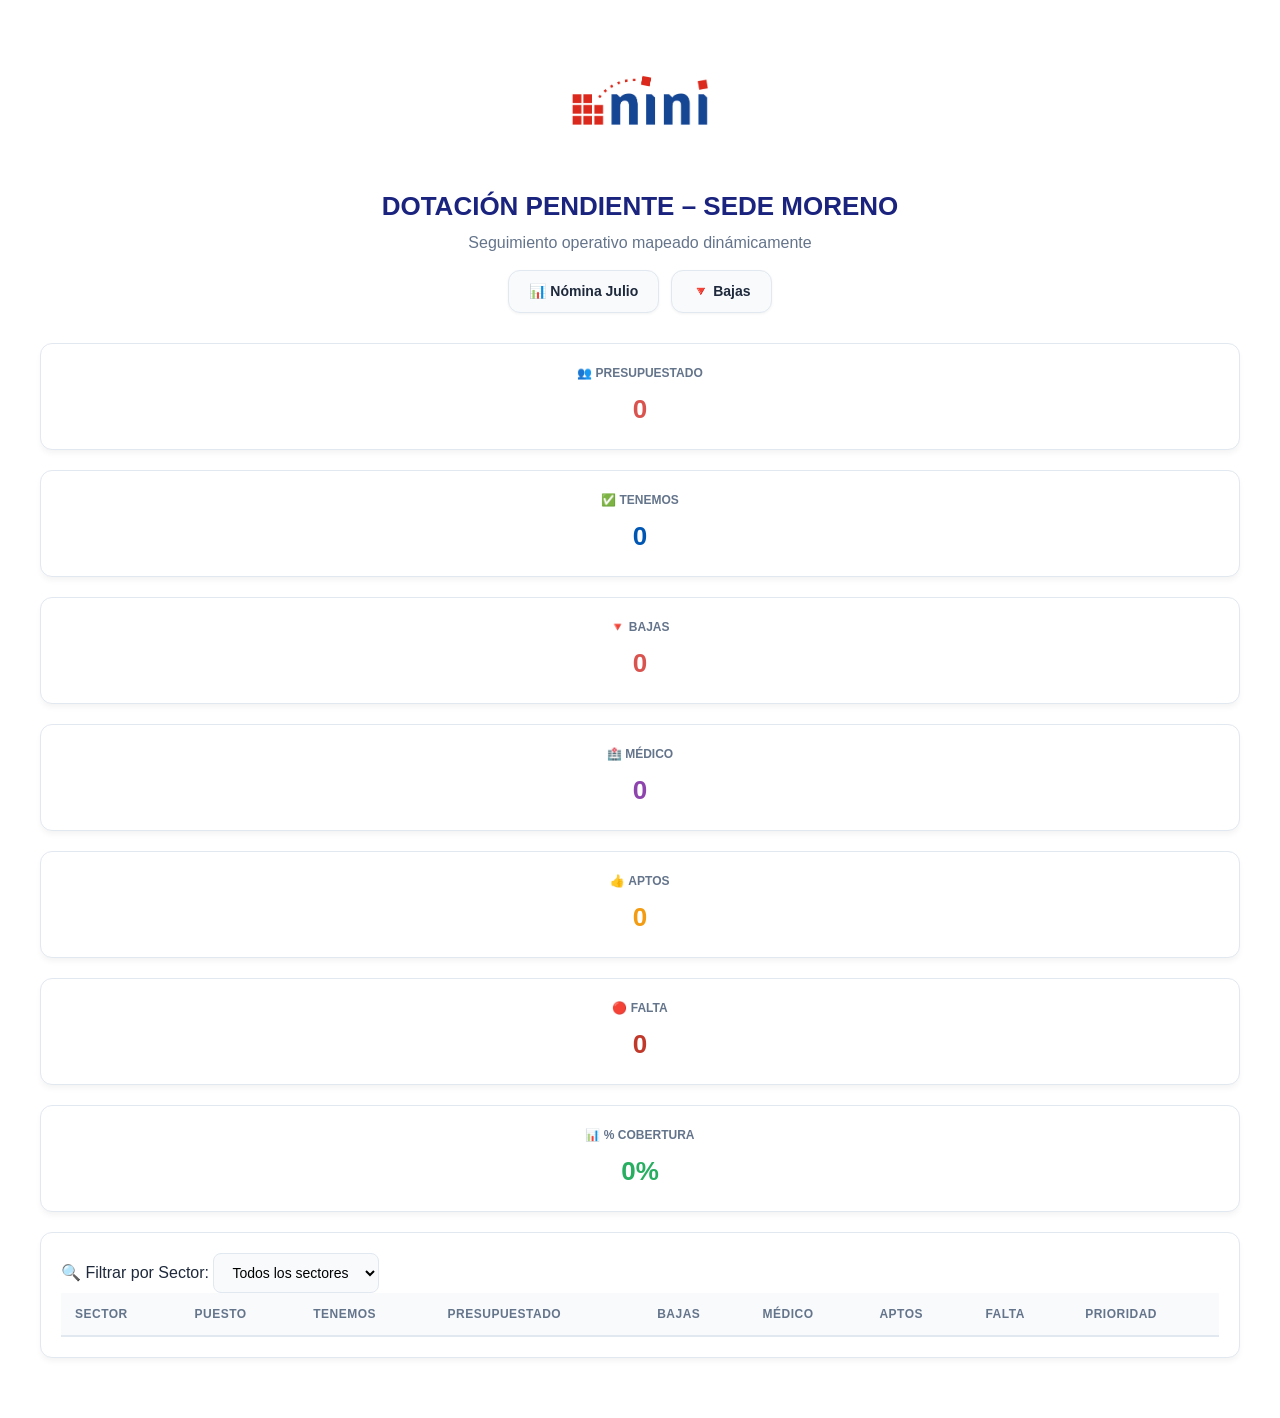
==== index.html @ aa2d6807 "Update index.html" ====
<!DOCTYPE html>
<html lang="es">
<head>
    <meta charset="UTF-8">
    <meta name="viewport" content="width=device-width, initial-scale=1.0">
    <title>Dotación Pendiente - Sede Moreno</title>
    <link rel="stylesheet" href="styles.css">
</head>
<body>

    <div class="header">
        <img src="logo.jpg" alt="Logo Nini" class="header-logo">
        <h1>DOTACIÓN PENDIENTE – SEDE MORENO</h1>
        <p>Seguimiento operativo mapeado dinámicamente</p>
        
        <div class="navigation-links">
            <a href="nomina-julio.html" class="btn-nav">📊 Nómina Julio</a>
            <a href="bajas.html" class="btn-nav">🔻 Bajas</a>
        </div>
    </div>

    <!-- Indicadores Generales -->
    <div class="metrics-grid">
        <div class="metric-card">
            <h4>👥 Presupuestado</h4>
            <div class="value" id="totalPresupuestado">0</div>
        </div>
        <div class="metric-card">
            <h4>✅ Tenemos</h4>
            <div class="value" id="totalTenemos" style="color: #0056b3;">0</div>
        </div>
        <div class="metric-card">
            <h4>🔻 Bajas</h4>
            <div class="value" id="totalBajas" style="color: #d9534f;">0</div>
        </div>
        <div class="metric-card">
            <h4>🏥 Médico</h4>
            <div class="value" id="totalMedico" style="color: #8e44ad;">0</div>
        </div>
        <div class="metric-card">
            <h4>👍 Aptos</h4>
            <div class="value" id="totalAptos" style="color: #f39c12;">0</div>
        </div>
        <div class="metric-card">
            <h4>🔴 Falta</h4>
            <div class="value" id="totalFalta" style="color: #c0392b;">0</div>
        </div>
        <div class="metric-card">
            <h4>📊 % Cobertura</h4>
            <div class="value" id="totalCobertura" style="color: #27ae60;">0%</div>
        </div>
    </div>

    <!-- Tabla con Filtro de Sectores -->
    <div class="table-container">
        <div class="filter-bar">
            <div class="filter-group">
                <label for="sectorFilter">🔍 Filtrar por Sector:</label>
                <select id="sectorFilter" onchange="filterTable()">
                    <option value="ALL">Todos los sectores</option>
                </select>
            </div>
        </div>

        <div class="table-wrapper">
            <table id="dataTable">
                <thead>
                    <tr>
                        <th>SECTOR</th>
                        <th>PUESTO</th>
                        <th>TENEMOS</th>
                        <th>PRESUPUESTADO</th>
                        <th>BAJAS</th>
                        <th>MÉDICO</th>
                        <th>APTOS</th>
                        <th>FALTA</th>
                        <th>PRIORIDAD</th>
                    </tr>
                </thead>
                <tbody id="tableBody">
                    <!-- Filas generadas dinámicamente -->
                </tbody>
            </table>
        </div>
    </div>

    <script>
        // Enlace directo en formato CSV con el ID específico de la solapa BUSQUEDAS
        const SHEET_CSV_URL = "https://docs.google.com/spreadsheets/d/e/2PACX-1vSdBqkbpAzCq6Lw_jPa_Up8HWXE9_ZfGehz55oNvoT-WVwrD_J8Yqw1_OotD55NAw/pub?gid=1030521285&single=true&output=csv";

        let dotacionParsed = [];

        async function fetchDriveData() {
            try {
                const response = await fetch(SHEET_CSV_URL);
                const csvText = await response.text();
                dotacionParsed = parseCSV(csvText);
                renderTable(dotacionParsed);
                populateSectorFilter(dotacionParsed);
                calcularMetricas(dotacionParsed);
            } catch (error) {
                console.error("Error al cargar los datos desde Google Drive:", error);
            }
        }

        function parseCSVLine(line) {
            const result = [];
            let current = '';
            let inQuotes = false;
            for (let i = 0; i < line.length; i++) {
                const char = line[i];
                if (char === '"') {
                    inQuotes = !inQuotes;
                } else if ((char === ',' || char === '\t') && !inQuotes) {
                    result.push(current.trim());
                    current = '';
                } else {
                    current += char;
                }
            }
            result.push(current.trim());
            return result;
        }

        function parseCSV(text) {
            const lines = text.trim().split('\n');
            const data = [];
            
            const startIndex = lines[0].toLowerCase().includes('sector') ? 1 : 0;

            for (let i = startIndex; i < lines.length; i++) {
                if (!lines[i].trim()) continue;
                const cols = parseCSVLine(lines[i]);
                if (cols.length >= 2) {
                    data.push({
                        sector: cols[0] ? cols[0].replace(/^"(.*)"$/, '$1') : '',
                        puesto: cols[1] ? cols[1].replace(/^"(.*)"$/, '$1') : '',
                        tenemos: parseInt(cols[2]) || 0,
                        presupuestado: parseInt(cols[3]) || 0,
                        bajas: parseInt(cols[5]) || 0,
                        medico: parseInt(cols[7]) || 0,
                        aptos: parseInt(cols[8]) || 0,
                        falta: parseInt(cols[9]) || 0,
                        prioridad: cols[11] ? cols[11].replace(/^"(.*)"$/, '$1') : 'Baja'
                    });
                }
            }
            return data.filter(item => item.sector !== '');
        }

        document.addEventListener('DOMContentLoaded', fetchDriveData);

        function renderTable(data) {
            const tbody = document.getElementById('tableBody');
            tbody.innerHTML = '';

            data.forEach(row => {
                const tr = document.createElement('tr');
                tr.setAttribute('data-sector', row.sector);

                let badgeClass = 'badge-baja';
                const prio = (row.prioridad || '').toLowerCase();
                if (prio === 'alta') badgeClass = 'badge-alta';
                if (prio === 'media') badgeClass = 'badge-media';

                tr.innerHTML = `
                    <td>${row.sector}</td>
                    <td>${row.puesto}</td>
                    <td>${row.tenemos}</td>
                    <td>${row.presupuestado}</td>
                    <td>${row.bajas}</td>
                    <td>${row.medico}</td>
                    <td>${row.aptos}</td>
                    <td>${row.falta}</td>
                    <td><span class="${badgeClass}">${row.prioridad || 'Baja'}</span></td>
                `;
                tbody.appendChild(tr);
            });
        }

        function populateSectorFilter(data) {
            const select = document.getElementById('sectorFilter');
            select.innerHTML = '<option value="ALL">Todos los sectores</option>';
            const sectores = new Set(data.map(item => item.sector));

            sectores.forEach(sec => {
                const option = document.createElement('option');
                option.value = sec;
                option.textContent = sec;
                select.appendChild(option);
            });
        }

        function calcularMetricas(data) {
            let tenemos = 0, presupuestado = 0, bajas = 0, medico = 0, aptos = 0, falta = 0;

            data.forEach(item => {
                tenemos += item.tenemos;
                presupuestado += item.presupuestado;
                bajas += item.bajas;
                medico += item.medico;
                aptos += item.aptos;
                falta += item.falta;
            });

            document.getElementById('totalTenemos').textContent = tenemos;
            document.getElementById('totalPresupuestado').textContent = presupuestado;
            document.getElementById('totalBajas').textContent = bajas;
            document.getElementById('totalMedico').textContent = medico;
            document.getElementById('totalAptos').textContent = aptos;
            document.getElementById('totalFalta').textContent = falta;

            const cobertura = presupuestado > 0 ? ((tenemos / presupuestado) * 100).toFixed(1) : 0;
            document.getElementById('totalCobertura').textContent = cobertura + '%';
        }

        function filterTable() {
            const filterValue = document.getElementById('sectorFilter').value;
            if (filterValue === 'ALL') {
                renderTable(dotacionParsed);
            } else {
                const filtered = dotacionParsed.filter(item => item.sector === filterValue);
                renderTable(filtered);
            }
        }
    </script>
</body>
</html>
---- styles.css ----
/* Variables Globales de Diseño */
:root {
    --primary: #1a237e;
    --primary-hover: #2b6cb0;
    --accent: #2563eb;
    --bg: #ffffff;
    --card-bg: #ffffff;
    --text: #1e293b;
    --text-muted: #64748b;
    --border: #e2e8f0;
    --shadow-sm: 0 1px 3px rgba(0, 0, 0, 0.05);
    --shadow-md: 0 4px 6px -1px rgba(0, 0, 0, 0.05);
    --radius: 12px;
}

* {
    box-sizing: border-box;
}

/* Fondo Blanco General para TODA la web */
html, body {
    background-color: var(--bg) !important;
    color: var(--text);
    font-family: -apple-system, BlinkMacSystemFont, "Segoe UI", Roboto, sans-serif;
    margin: 0;
    padding: 20px;
    line-height: 1.5;
}

/* Encabezado */
.header {
    text-align: center;
    margin-bottom: 30px;
}

.header-logo {
    max-width: 170px;
    height: auto;
    margin-bottom: 15px;
    display: inline-block;
}

.header h1 {
    color: var(--primary);
    margin: 5px 0;
    font-size: 26px;
    font-weight: 700;
}

.header p {
    color: var(--text-muted);
    margin: 0 0 15px 0;
}

/* Navegación Modernizada */
.navigation-links {
    display: flex;
    justify-content: center;
    gap: 12px;
    margin-bottom: 25px;
}

.btn-nav {
    display: inline-flex;
    align-items: center;
    gap: 8px;
    padding: 10px 20px;
    background-color: #f8fafc;
    color: var(--text);
    border: 1px solid var(--border);
    border-radius: var(--radius);
    text-decoration: none;
    font-weight: 600;
    font-size: 14px;
    box-shadow: var(--shadow-sm);
    transition: all 0.2s ease;
}

.btn-nav:hover {
    background-color: #f1f5f9;
    border-color: var(--primary);
    color: var(--primary);
    transform: translateY(-1px);
}

/* Tarjetas y Contenedores */
.metric-card, 
.task-summary-container, 
.table-container,
.stats-container > div {
    background: var(--card-bg);
    padding: 20px;
    border-radius: var(--radius);
    border: 1px solid var(--border);
    box-shadow: var(--shadow-md);
    margin-bottom: 20px;
}

/* Métricas */
.metric-card {
    text-align: center;
}

.metric-card h4 {
    margin: 0 0 8px 0;
    font-size: 12px;
    color: var(--text-muted);
    text-transform: uppercase;
}

.metric-card .value {
    font-size: 26px;
    font-weight: bold;
    color: #d9534f;
}

/* Tablas Limpias y Modernas */
table {
    width: 100%;
    border-collapse: separate;
    border-spacing: 0;
}

th {
    background-color: #f8fafc;
    color: var(--text-muted);
    font-weight: 600;
    font-size: 12px;
    text-transform: uppercase;
    letter-spacing: 0.5px;
    padding: 12px 14px;
    border-bottom: 2px solid var(--border);
    text-align: left;
}

td {
    padding: 12px 14px;
    font-size: 14px;
    border-bottom: 1px solid var(--border);
}

tr:hover td {
    background-color: #f8fafc;
}

/* Controles, Buscadores y Filtros */
select, input[type="text"], .search-input {
    padding: 10px 14px;
    border-radius: 8px;
    border: 1px solid var(--border);
    font-size: 14px;
    background-color: #f8fafc;
    outline: none;
    transition: all 0.2s ease;
}

select:focus, input[type="text"]:focus, .search-input:focus {
    background-color: #ffffff;
    border-color: var(--accent);
    box-shadow: 0 0 0 3px rgba(37, 99, 235, 0.12);
}

/* Tags de Tarea (Página Bajas) */
.task-tag {
    background-color: #f8fafc;
    border: 1px solid var(--border);
    padding: 6px 12px;
    border-radius: 20px;
    font-size: 13px;
    font-weight: 600;
    color: #334155;
    display: inline-flex;
    align-items: center;
    gap: 8px;
    cursor: pointer;
}

.task-tag.active {
    background-color: var(--primary);
    color: #ffffff;
}
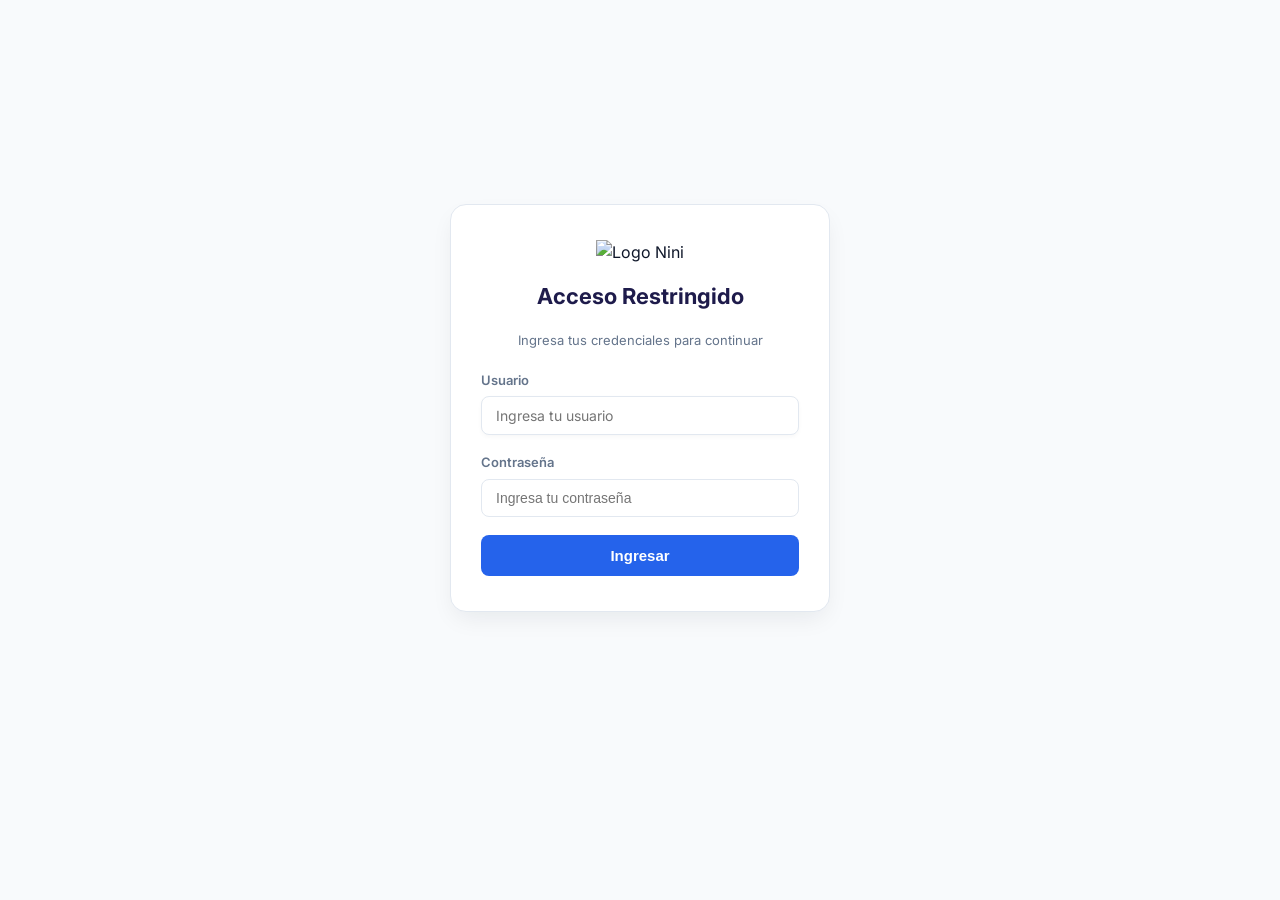
==== commit 2acc17a9: "Update index.html" ====
--- a/index.html
+++ b/index.html
@@ -1,3 +1,13 @@
+<head>
+    <script>
+        if (sessionStorage.getItem('authenticated') !== 'true') {
+            window.location.href = 'login.html';
+        }
+    </script>
+    <meta charset="UTF-8">
+    <meta name="viewport" content="width=device-width, initial-scale=1.0">
+    <title>Dotación Pendiente - Sede Moreno</title>
+    ...
 <!DOCTYPE html>
 <html lang="es">
 <head>
--- a/styles.css
+++ b/styles.css
@@ -1,124 +1,235 @@
-/* Variables Globales de Diseño */
+/* Importación de fuente moderna */
+@import url('https://fonts.googleapis.com/css2?family=Inter:wght@400;500;600;700&display=swap');
+
+/* Variables Globales de Diseño Moderno */
 :root {
-    --primary: #1a237e;
-    --primary-hover: #2b6cb0;
+    --primary: #1e1b4b;
+    --primary-hover: #312e81;
     --accent: #2563eb;
-    --bg: #ffffff;
+    --accent-glow: rgba(37, 99, 235, 0.25);
+    --bg: #f8fafc;
     --card-bg: #ffffff;
-    --text: #1e293b;
+    --text: #0f172a;
     --text-muted: #64748b;
     --border: #e2e8f0;
-    --shadow-sm: 0 1px 3px rgba(0, 0, 0, 0.05);
-    --shadow-md: 0 4px 6px -1px rgba(0, 0, 0, 0.05);
-    --radius: 12px;
+    
+    /* Sombras Modernas y Elevadas */
+    --shadow-sm: 0 2px 4px rgba(15, 23, 42, 0.03);
+    --shadow-md: 0 4px 12px rgba(15, 23, 42, 0.05);
+    --shadow-lg: 0 10px 25px -5px rgba(15, 23, 42, 0.08);
+    --shadow-hover: 0 12px 20px -3px rgba(37, 99, 235, 0.18);
+    
+    --radius-sm: 8px;
+    --radius-md: 12px;
+    --radius-lg: 16px;
 }
 
 * {
     box-sizing: border-box;
 }
 
-/* Fondo Blanco General para TODA la web */
+/* Scrollbar Personalizado Moderno */
+::-webkit-scrollbar {
+    width: 8px;
+    height: 8px;
+}
+::-webkit-scrollbar-track {
+    background: #f1f5f9;
+}
+::-webkit-scrollbar-thumb {
+    background: #cbd5e1;
+    border-radius: 4px;
+}
+::-webkit-scrollbar-thumb:hover {
+    background: #94a3b8;
+}
+
+/* Fondo y Tipografía General */
 html, body {
     background-color: var(--bg) !important;
     color: var(--text);
-    font-family: -apple-system, BlinkMacSystemFont, "Segoe UI", Roboto, sans-serif;
+    font-family: 'Inter', -apple-system, BlinkMacSystemFont, "Segoe UI", Roboto, sans-serif;
     margin: 0;
-    padding: 20px;
+    padding: 24px 16px;
     line-height: 1.5;
+    -webkit-font-smoothing: antialiased;
+}
+
+/* === ANIMACIONES DE ENTRADA === */
+@keyframes fadeInUp {
+    from {
+        opacity: 0;
+        transform: translateY(15px);
+    }
+    to {
+        opacity: 1;
+        transform: translateY(0);
+    }
+}
+
+.header, 
+.metrics-grid, 
+.task-summary-container, 
+.table-container, 
+.stats-container {
+    animation: fadeInUp 0.5s cubic-bezier(0.16, 1, 0.3, 1) forwards;
 }
 
 /* Encabezado */
 .header {
     text-align: center;
-    margin-bottom: 30px;
+    margin-bottom: 35px;
 }
 
 .header-logo {
-    max-width: 170px;
+    max-width: 160px;
     height: auto;
-    margin-bottom: 15px;
+    margin-bottom: 16px;
     display: inline-block;
+    transition: transform 0.3s ease;
+}
+
+.header-logo:hover {
+    transform: scale(1.03);
 }
 
 .header h1 {
     color: var(--primary);
-    margin: 5px 0;
-    font-size: 26px;
+    margin: 6px 0;
+    font-size: 28px;
     font-weight: 700;
+    letter-spacing: -0.02em;
 }
 
 .header p {
     color: var(--text-muted);
-    margin: 0 0 15px 0;
-}
-
-/* Navegación Modernizada */
+    margin: 0 0 20px 0;
+    font-size: 15px;
+    font-weight: 400;
+}
+
+/* Botones de Navegación Modernizados con Micro-interacción */
 .navigation-links {
     display: flex;
     justify-content: center;
     gap: 12px;
-    margin-bottom: 25px;
+    margin-bottom: 30px;
 }
 
 .btn-nav {
     display: inline-flex;
     align-items: center;
     gap: 8px;
-    padding: 10px 20px;
-    background-color: #f8fafc;
+    padding: 10px 22px;
+    background-color: var(--card-bg);
     color: var(--text);
     border: 1px solid var(--border);
-    border-radius: var(--radius);
+    border-radius: var(--radius-md);
     text-decoration: none;
     font-weight: 600;
     font-size: 14px;
     box-shadow: var(--shadow-sm);
-    transition: all 0.2s ease;
+    transition: all 0.25s cubic-bezier(0.4, 0, 0.2, 1);
+    position: relative;
+    overflow: hidden;
 }
 
 .btn-nav:hover {
-    background-color: #f1f5f9;
-    border-color: var(--primary);
-    color: var(--primary);
-    transform: translateY(-1px);
+    background-color: #ffffff;
+    border-color: var(--accent);
+    color: var(--accent);
+    transform: translateY(-2px);
+    box-shadow: var(--shadow-hover);
+}
+
+.btn-nav:active {
+    transform: translateY(0);
+}
+
+/* --- MÉTRICAS MODERNAS --- */
+.metrics-grid {
+    display: flex;
+    flex-wrap: nowrap;
+    justify-content: space-between;
+    gap: 12px;
+    max-width: 1200px;
+    margin: 0 auto 30px auto;
+    overflow-x: auto;
+    padding: 4px 4px 10px 4px;
+}
+
+.metric-card {
+    flex: 1;
+    min-width: 120px;
+    background: var(--card-bg);
+    padding: 16px 12px;
+    border-radius: var(--radius-md);
+    border: 1px solid var(--border);
+    box-shadow: var(--shadow-sm);
+    text-align: center;
+    display: flex;
+    flex-direction: column;
+    justify-content: center;
+    align-items: center;
+    transition: all 0.3s cubic-bezier(0.4, 0, 0.2, 1);
+}
+
+.metric-card:hover {
+    transform: translateY(-4px);
+    box-shadow: var(--shadow-lg);
+    border-color: #cbd5e1;
+}
+
+.metric-card h4 {
+    margin: 0 0 8px 0;
+    font-size: 11px;
+    font-weight: 600;
+    color: var(--text-muted);
+    text-transform: uppercase;
+    letter-spacing: 0.05em;
+    white-space: nowrap;
+}
+
+.metric-card .value {
+    font-size: 24px;
+    font-weight: 700;
+    line-height: 1.1;
+    letter-spacing: -0.02em;
+    transition: transform 0.2s ease;
+}
+
+.metric-card:hover .value {
+    transform: scale(1.05);
 }
 
 /* Tarjetas y Contenedores */
-.metric-card, 
 .task-summary-container, 
 .table-container,
 .stats-container > div {
     background: var(--card-bg);
-    padding: 20px;
-    border-radius: var(--radius);
+    padding: 24px;
+    border-radius: var(--radius-lg);
     border: 1px solid var(--border);
     box-shadow: var(--shadow-md);
-    margin-bottom: 20px;
-}
-
-/* Métricas */
-.metric-card {
-    text-align: center;
-}
-
-.metric-card h4 {
-    margin: 0 0 8px 0;
-    font-size: 12px;
-    color: var(--text-muted);
-    text-transform: uppercase;
-}
-
-.metric-card .value {
-    font-size: 26px;
-    font-weight: bold;
-    color: #d9534f;
-}
-
-/* Tablas Limpias y Modernas */
+    margin-bottom: 24px;
+    transition: box-shadow 0.3s ease;
+}
+
+.task-summary-container:hover, 
+.table-container:hover {
+    box-shadow: var(--shadow-lg);
+}
+
+/* Tablas Limpias, Resaltadas y Elegantes */
+.table-wrapper {
+    overflow-x: auto;
+    border-radius: var(--radius-md);
+    border: 1px solid var(--border);
+}
+
 table {
     width: 100%;
-    border-collapse: separate;
-    border-spacing: 0;
+    border-collapse: collapse;
 }
 
 th {
@@ -127,45 +238,66 @@
     font-weight: 600;
     font-size: 12px;
     text-transform: uppercase;
-    letter-spacing: 0.5px;
-    padding: 12px 14px;
-    border-bottom: 2px solid var(--border);
+    letter-spacing: 0.05em;
+    padding: 14px 16px;
+    border-bottom: 1px solid var(--border);
     text-align: left;
 }
 
 td {
-    padding: 12px 14px;
+    padding: 14px 16px;
     font-size: 14px;
+    color: var(--text);
     border-bottom: 1px solid var(--border);
+    transition: background-color 0.2s ease, transform 0.2s ease;
+}
+
+tr:last-child td {
+    border-bottom: none;
+}
+
+tr {
+    transition: background-color 0.2s ease;
 }
 
 tr:hover td {
-    background-color: #f8fafc;
-}
-
-/* Controles, Buscadores y Filtros */
+    background-color: #f1f5f9;
+}
+
+/* Controles, Buscadores y Selectores con Efecto Glow */
+.filter-bar, .search-container {
+    display: flex;
+    align-items: center;
+    gap: 16px;
+    margin-bottom: 20px;
+    flex-wrap: wrap;
+}
+
 select, input[type="text"], .search-input {
-    padding: 10px 14px;
-    border-radius: 8px;
+    padding: 10px 16px;
+    border-radius: var(--radius-sm);
     border: 1px solid var(--border);
     font-size: 14px;
-    background-color: #f8fafc;
+    font-family: inherit;
+    background-color: #ffffff;
+    color: var(--text);
+    box-shadow: var(--shadow-sm);
     outline: none;
-    transition: all 0.2s ease;
+    transition: all 0.25s ease;
 }
 
 select:focus, input[type="text"]:focus, .search-input:focus {
-    background-color: #ffffff;
     border-color: var(--accent);
-    box-shadow: 0 0 0 3px rgba(37, 99, 235, 0.12);
-}
-
-/* Tags de Tarea (Página Bajas) */
+    box-shadow: 0 0 0 4px var(--accent-glow);
+    transform: translateY(-1px);
+}
+
+/* Tags Interactivos de Tarea */
 .task-tag {
-    background-color: #f8fafc;
-    border: 1px solid var(--border);
-    padding: 6px 12px;
-    border-radius: 20px;
+    background-color: #f1f5f9;
+    border: 1px solid var(--border);
+    padding: 8px 16px;
+    border-radius: 9999px;
     font-size: 13px;
     font-weight: 600;
     color: #334155;
@@ -173,9 +305,20 @@
     align-items: center;
     gap: 8px;
     cursor: pointer;
+    transition: all 0.25s cubic-bezier(0.4, 0, 0.2, 1);
+    box-shadow: var(--shadow-sm);
+}
+
+.task-tag:hover {
+    background-color: #e2e8f0;
+    transform: translateY(-2px);
+    box-shadow: 0 4px 8px rgba(0, 0, 0, 0.06);
 }
 
 .task-tag.active {
     background-color: var(--primary);
     color: #ffffff;
-}
+    border-color: var(--primary);
+    box-shadow: 0 4px 14px rgba(30, 27, 75, 0.3);
+    transform: translateY(-1px);
+}
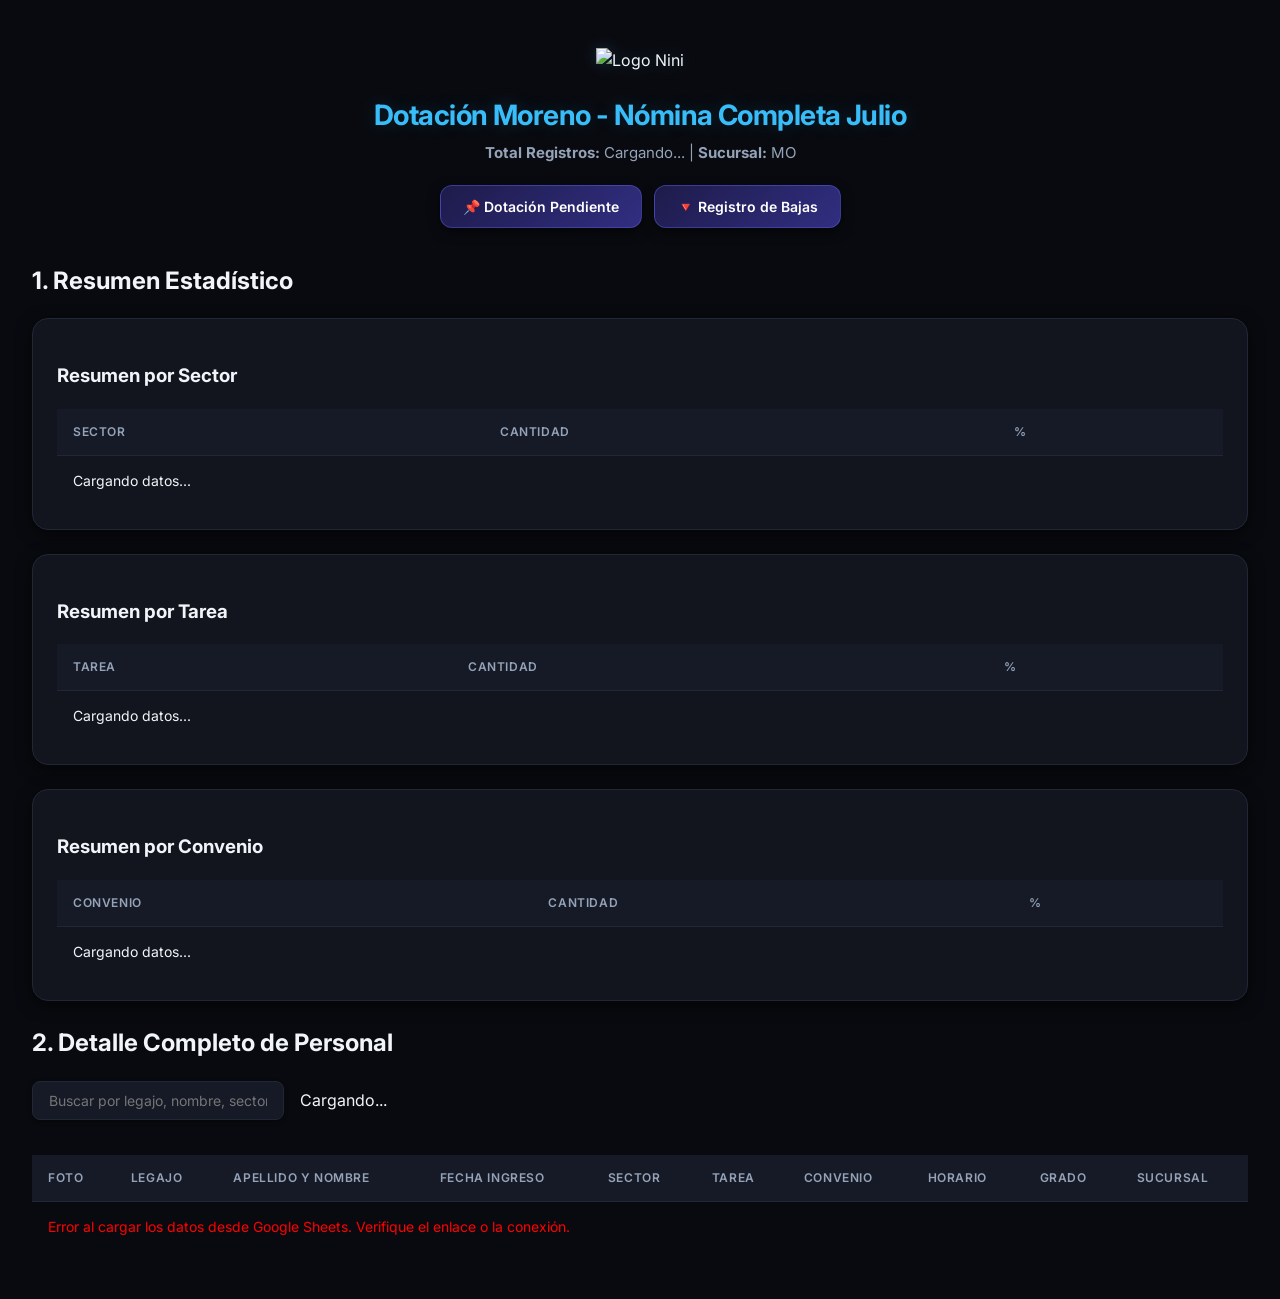
==== commit c91f7457: "Update index.html" ====
--- a/index.html
+++ b/index.html
@@ -1,238 +1,348 @@
-<head>
-    <script>
-        if (sessionStorage.getItem('authenticated') !== 'true') {
-            window.location.href = 'login.html';
-        }
-    </script>
-    <meta charset="UTF-8">
-    <meta name="viewport" content="width=device-width, initial-scale=1.0">
-    <title>Dotación Pendiente - Sede Moreno</title>
-    ...
 <!DOCTYPE html>
 <html lang="es">
 <head>
     <meta charset="UTF-8">
     <meta name="viewport" content="width=device-width, initial-scale=1.0">
-    <title>Dotación Pendiente - Sede Moreno</title>
+    <title>Nómina Julio - Dotación Moreno</title>
+    <!-- PapaParse CDN para procesar CSV de forma rápida y confiable -->
+    <script src="https://cdnjs.cloudflare.com/ajax/libs/PapaParse/5.4.1/papaparse.min.js"></script>
     <link rel="stylesheet" href="styles.css">
+    <style>
+        /* Estilos básicos para las miniaturas de las fotos en la tabla */
+        .foto-legajo-thumb {
+            width: 40px;
+            height: 40px;
+            border-radius: 50%;
+            object-fit: cover;
+            border: 1px solid #ccc;
+            display: block;
+            margin: 0 auto;
+        }
+
+        /* Estilos para los botones de filtrado por sector */
+        .sector-buttons-container {
+            margin: 15px 0;
+            display: flex;
+            gap: 8px;
+            flex-wrap: wrap;
+        }
+
+        .btn-sector {
+            padding: 8px 14px;
+            background-color: #f0f2f5;
+            border: 1px solid #cccccc;
+            border-radius: 6px;
+            cursor: pointer;
+            font-size: 13px;
+            font-weight: 500;
+            transition: background-color 0.2s ease, border-color 0.2s ease;
+        }
+
+        .btn-sector:hover {
+            background-color: #e4e6eb;
+            border-color: #bbbbbb;
+        }
+
+        .btn-sector.active {
+            background-color: #0d6efd;
+            color: #ffffff;
+            border-color: #0d6efd;
+        }
+    </style>
 </head>
 <body>
 
     <div class="header">
-        <img src="logo.jpg" alt="Logo Nini" class="header-logo">
-        <h1>DOTACIÓN PENDIENTE – SEDE MORENO</h1>
-        <p>Seguimiento operativo mapeado dinámicamente</p>
-        
+        <!-- Logo Nini cargado desde el repositorio -->
+        <img src="https://raw.githubusercontent.com/PabloAiello/Dotacion-Moreno/main/logo.jpg" alt="Logo Nini" class="header-logo">
+        <h1>Dotación Moreno - Nómina Completa Julio</h1>
+        <p><strong id="totalHeader">Total Registros:</strong> <span id="totalLegajosCount">Cargando...</span> | <strong>Sucursal:</strong> MO</p>
+
+        <!-- Botones de navegación -->
         <div class="navigation-links">
-            <a href="nomina-julio.html" class="btn-nav">📊 Nómina Julio</a>
-            <a href="bajas.html" class="btn-nav">🔻 Bajas</a>
+            <a href="index.html" class="btn-nav">📌 Dotación Pendiente</a>
+            <a href="bajas.html" class="btn-nav">🔻 Registro de Bajas</a>
         </div>
     </div>
 
-    <!-- Indicadores Generales -->
-    <div class="metrics-grid">
-        <div class="metric-card">
-            <h4>👥 Presupuestado</h4>
-            <div class="value" id="totalPresupuestado">0</div>
+    <h2>1. Resumen Estadístico</h2>
+    
+    <div class="stats-container">
+        <!-- Resumen Sector -->
+        <div>
+            <h3>Resumen por Sector</h3>
+            <table class="table-summary">
+                <thead>
+                    <tr><th>Sector</th><th class="text-right">Cantidad</th><th class="text-right">%</th></tr>
+                </thead>
+                <tbody id="summarySector">
+                    <tr><td colspan="3" class="loading">Cargando datos...</td></tr>
+                </tbody>
+            </table>
         </div>
-        <div class="metric-card">
-            <h4>✅ Tenemos</h4>
-            <div class="value" id="totalTenemos" style="color: #0056b3;">0</div>
+
+        <!-- Resumen Tarea -->
+        <div>
+            <h3>Resumen por Tarea</h3>
+            <table class="table-summary">
+                <thead>
+                    <tr><th>Tarea</th><th class="text-right">Cantidad</th><th class="text-right">%</th></tr>
+                </thead>
+                <tbody id="summaryTarea">
+                    <tr><td colspan="3" class="loading">Cargando datos...</td></tr>
+                </tbody>
+            </table>
         </div>
-        <div class="metric-card">
-            <h4>🔻 Bajas</h4>
-            <div class="value" id="totalBajas" style="color: #d9534f;">0</div>
-        </div>
-        <div class="metric-card">
-            <h4>🏥 Médico</h4>
-            <div class="value" id="totalMedico" style="color: #8e44ad;">0</div>
-        </div>
-        <div class="metric-card">
-            <h4>👍 Aptos</h4>
-            <div class="value" id="totalAptos" style="color: #f39c12;">0</div>
-        </div>
-        <div class="metric-card">
-            <h4>🔴 Falta</h4>
-            <div class="value" id="totalFalta" style="color: #c0392b;">0</div>
-        </div>
-        <div class="metric-card">
-            <h4>📊 % Cobertura</h4>
-            <div class="value" id="totalCobertura" style="color: #27ae60;">0%</div>
-        </div>
-    </div>
-
-    <!-- Tabla con Filtro de Sectores -->
-    <div class="table-container">
-        <div class="filter-bar">
-            <div class="filter-group">
-                <label for="sectorFilter">🔍 Filtrar por Sector:</label>
-                <select id="sectorFilter" onchange="filterTable()">
-                    <option value="ALL">Todos los sectores</option>
-                </select>
-            </div>
-        </div>
-
-        <div class="table-wrapper">
-            <table id="dataTable">
+
+        <!-- Resumen Convenio -->
+        <div>
+            <h3>Resumen por Convenio</h3>
+            <table class="table-summary">
                 <thead>
-                    <tr>
-                        <th>SECTOR</th>
-                        <th>PUESTO</th>
-                        <th>TENEMOS</th>
-                        <th>PRESUPUESTADO</th>
-                        <th>BAJAS</th>
-                        <th>MÉDICO</th>
-                        <th>APTOS</th>
-                        <th>FALTA</th>
-                        <th>PRIORIDAD</th>
-                    </tr>
+                    <tr><th>Convenio</th><th class="text-right">Cantidad</th><th class="text-right">%</th></tr>
                 </thead>
-                <tbody id="tableBody">
-                    <!-- Filas generadas dinámicamente -->
+                <tbody id="summaryConvenio">
+                    <tr><td colspan="3" class="loading">Cargando datos...</td></tr>
                 </tbody>
             </table>
         </div>
     </div>
 
+    <h2>2. Detalle Completo de Personal</h2>
+
+    <!-- Buscador Integrado -->
+    <div class="search-container">
+        <input type="text" id="searchInput" class="search-input" placeholder="Buscar por legajo, nombre, sector, tarea..." onkeyup="filtrarTabla()">
+        <span id="recordCount" class="counter">Cargando...</span>
+    </div>
+
+    <!-- Contenedor donde se generan automáticamente los botones de sectores -->
+    <div id="sectorButtons" class="sector-buttons-container"></div>
+
+    <table class="table-main" id="tablaLegajos">
+        <thead>
+            <tr>
+                <th>Foto</th>
+                <th>Legajo</th>
+                <th>Apellido y Nombre</th>
+                <th>Fecha Ingreso</th>
+                <th>Sector</th>
+                <th>Tarea</th>
+                <th>Convenio</th>
+                <th>Horario</th>
+                <th>Grado</th>
+                <th>Sucursal</th>
+            </tr>
+        </thead>
+        <tbody id="tablaCuerpo">
+            <tr><td colspan="10" class="loading">Cargando legajos desde Google Sheets...</td></tr>
+        </tbody>
+    </table>
+
     <script>
-        // Enlace directo en formato CSV con el ID específico de la solapa BUSQUEDAS
-        const SHEET_CSV_URL = "https://docs.google.com/spreadsheets/d/e/2PACX-1vSdBqkbpAzCq6Lw_jPa_Up8HWXE9_ZfGehz55oNvoT-WVwrD_J8Yqw1_OotD55NAw/pub?gid=1030521285&single=true&output=csv";
-
-        let dotacionParsed = [];
-
-        async function fetchDriveData() {
+        const CSV_URL = 'https://docs.google.com/spreadsheets/d/e/2PACX-1vSdBqkbpAzCq6Lw_jPa_Up8HWXE9_ZfGehz55oNvoT-WVwrD_J8Yqw1_OotD55NAw/pub?gid=2110390412&single=true&output=csv';
+
+        document.addEventListener("DOMContentLoaded", () => {
+            cargarDatosCSV();
+        });
+
+        async function cargarDatosCSV() {
             try {
-                const response = await fetch(SHEET_CSV_URL);
+                const response = await fetch(CSV_URL);
                 const csvText = await response.text();
-                dotacionParsed = parseCSV(csvText);
-                renderTable(dotacionParsed);
-                populateSectorFilter(dotacionParsed);
-                calcularMetricas(dotacionParsed);
+
+                Papa.parse(csvText, {
+                    header: true,
+                    skipEmptyLines: true,
+                    transformHeader: header => header.trim(),
+                    complete: function(results) {
+                        const data = results.data;
+                        renderizarTabla(data);
+                        generarResúmenes(data);
+                        generarBotonesSectores(data);
+                    }
+                });
             } catch (error) {
-                console.error("Error al cargar los datos desde Google Drive:", error);
+                console.error("Error al cargar el CSV:", error);
+                document.getElementById('tablaCuerpo').innerHTML = `<tr><td colspan="10" style="color:red;">Error al cargar los datos desde Google Sheets. Verifique el enlace o la conexión.</td></tr>`;
             }
         }
 
-        function parseCSVLine(line) {
-            const result = [];
-            let current = '';
-            let inQuotes = false;
-            for (let i = 0; i < line.length; i++) {
-                const char = line[i];
-                if (char === '"') {
-                    inQuotes = !inQuotes;
-                } else if ((char === ',' || char === '\t') && !inQuotes) {
-                    result.push(current.trim());
-                    current = '';
-                } else {
-                    current += char;
-                }
-            }
-            result.push(current.trim());
-            return result;
-        }
-
-        function parseCSV(text) {
-            const lines = text.trim().split('\n');
-            const data = [];
-            
-            const startIndex = lines[0].toLowerCase().includes('sector') ? 1 : 0;
-
-            for (let i = startIndex; i < lines.length; i++) {
-                if (!lines[i].trim()) continue;
-                const cols = parseCSVLine(lines[i]);
-                if (cols.length >= 2) {
-                    data.push({
-                        sector: cols[0] ? cols[0].replace(/^"(.*)"$/, '$1') : '',
-                        puesto: cols[1] ? cols[1].replace(/^"(.*)"$/, '$1') : '',
-                        tenemos: parseInt(cols[2]) || 0,
-                        presupuestado: parseInt(cols[3]) || 0,
-                        bajas: parseInt(cols[5]) || 0,
-                        medico: parseInt(cols[7]) || 0,
-                        aptos: parseInt(cols[8]) || 0,
-                        falta: parseInt(cols[9]) || 0,
-                        prioridad: cols[11] ? cols[11].replace(/^"(.*)"$/, '$1') : 'Baja'
-                    });
-                }
-            }
-            return data.filter(item => item.sector !== '');
-        }
-
-        document.addEventListener('DOMContentLoaded', fetchDriveData);
-
-        function renderTable(data) {
-            const tbody = document.getElementById('tableBody');
+        function renderizarTabla(data) {
+            const tbody = document.getElementById('tablaCuerpo');
             tbody.innerHTML = '';
 
             data.forEach(row => {
+                const legajoNum = row['Legajo'] || '';
+                
+                const fileId = row['Foto_ID'] || row['ID_Drive'] || row['Foto'] || '';
+                const fotoUrl = fileId 
+                    ? `https://lh3.googleusercontent.com/d/${fileId}` 
+                    : `https://raw.githubusercontent.com/PabloAiello/Dotacion-Moreno/main/logo.jpg`;
+
+                const fechaIngreso = row['Fecha Ingreso'] 
+                                  || row['Fecha de Ingreso'] 
+                                  || row['Ingreso'] 
+                                  || row['FECHA INGRESO'] 
+                                  || row['FECHA DE INGRESO'] 
+                                  || row['F. Ingreso'] 
+                                  || '';
+
                 const tr = document.createElement('tr');
-                tr.setAttribute('data-sector', row.sector);
-
-                let badgeClass = 'badge-baja';
-                const prio = (row.prioridad || '').toLowerCase();
-                if (prio === 'alta') badgeClass = 'badge-alta';
-                if (prio === 'media') badgeClass = 'badge-media';
-
                 tr.innerHTML = `
-                    <td>${row.sector}</td>
-                    <td>${row.puesto}</td>
-                    <td>${row.tenemos}</td>
-                    <td>${row.presupuestado}</td>
-                    <td>${row.bajas}</td>
-                    <td>${row.medico}</td>
-                    <td>${row.aptos}</td>
-                    <td>${row.falta}</td>
-                    <td><span class="${badgeClass}">${row.prioridad || 'Baja'}</span></td>
+                    <td style="text-align: center;">
+                        <img 
+                            src="${fotoUrl}" 
+                            alt="${legajoNum}" 
+                            class="foto-legajo-thumb"
+                            onerror="this.onerror=null; this.src='https://raw.githubusercontent.com/PabloAiello/Dotacion-Moreno/main/logo.jpg';"
+                        />
+                    </td>
+                    <td>${legajoNum}</td>
+                    <td>${row['Apellido y Nombre'] || row['Nombre'] || ''}</td>
+                    <td>${fechaIngreso}</td>
+                    <td>${row['Sector'] || ''}</td>
+                    <td>${row['Tarea'] || ''}</td>
+                    <td>${row['Convenio'] || ''}</td>
+                    <td>${row['Horario'] || ''}</td>
+                    <td>${row['Grado'] || ''}</td>
+                    <td>${row['Sucursal'] || 'MO'}</td>
                 `;
                 tbody.appendChild(tr);
             });
-        }
-
-        function populateSectorFilter(data) {
-            const select = document.getElementById('sectorFilter');
-            select.innerHTML = '<option value="ALL">Todos los sectores</option>';
-            const sectores = new Set(data.map(item => item.sector));
-
-            sectores.forEach(sec => {
-                const option = document.createElement('option');
-                option.value = sec;
-                option.textContent = sec;
-                select.appendChild(option);
+
+            const total = data.length;
+            document.getElementById('totalLegajosCount').textContent = `${total} Legajos`;
+            document.getElementById('recordCount').textContent = `Mostrando ${total} de ${total} legajos`;
+        }
+
+        function generarResúmenes(data) {
+            const total = data.length;
+
+            const contarPorColumna = (columna) => {
+                const conteo = {};
+                data.forEach(row => {
+                    const valor = (row[columna] || 'SIN ESPECIFICAR').trim();
+                    conteo[valor] = (conteo[valor] || 0) + 1;
+                });
+                return conteo;
+            };
+
+            renderizarTablaResumen('summarySector', contarPorColumna('Sector'), total);
+            renderizarTablaResumen('summaryTarea', contarPorColumna('Tarea'), total);
+            renderizarTablaResumen('summaryConvenio', contarPorColumna('Convenio'), total);
+        }
+
+        function renderizarTablaResumen(containerId, conteoObj, total) {
+            const container = document.getElementById(containerId);
+            container.innerHTML = '';
+
+            const entradasOrdenadas = Object.entries(conteoObj).sort((a, b) => b[1] - a[1]);
+
+            entradasOrdenadas.forEach(([clave, cantidad]) => {
+                const porcentaje = ((cantidad / total) * 100).toFixed(1);
+                const tr = document.createElement('tr');
+                tr.innerHTML = `
+                    <td>${clave}</td>
+                    <td class="text-right">${cantidad}</td>
+                    <td class="text-right">${porcentaje}%</td>
+                `;
+                container.appendChild(tr);
             });
-        }
-
-        function calcularMetricas(data) {
-            let tenemos = 0, presupuestado = 0, bajas = 0, medico = 0, aptos = 0, falta = 0;
-
-            data.forEach(item => {
-                tenemos += item.tenemos;
-                presupuestado += item.presupuestado;
-                bajas += item.bajas;
-                medico += item.medico;
-                aptos += item.aptos;
-                falta += item.falta;
+
+            const totalRow = document.createElement('tr');
+            totalRow.className = 'total-row';
+            totalRow.innerHTML = `
+                <td>TOTAL</td>
+                <td class="text-right">${total}</td>
+                <td class="text-right">100.0%</td>
+            `;
+            container.appendChild(totalRow);
+        }
+
+        // Genera botones dinámicamente según los sectores detectados en la plantilla
+        function generarBotonesSectores(data) {
+            const sectores = [...new Set(data.map(item => (item['Sector'] || 'SIN ESPECIFICAR').trim()))].sort();
+            const contenedor = document.getElementById('sectorButtons');
+            if (!contenedor) return;
+
+            contenedor.innerHTML = '';
+
+            // Botón para restaurar la vista completa
+            const btnTodos = document.createElement('button');
+            btnTodos.className = 'btn-sector active';
+            btnTodos.textContent = 'Todos los sectores';
+            btnTodos.onclick = () => filtrarPorSector('TODOS', btnTodos);
+            contenedor.appendChild(btnTodos);
+
+            sectores.forEach(sector => {
+                const btn = document.createElement('button');
+                btn.className = 'btn-sector';
+                btn.textContent = sector;
+                btn.onclick = () => filtrarPorSector(sector, btn);
+                contenedor.appendChild(btn);
             });
-
-            document.getElementById('totalTenemos').textContent = tenemos;
-            document.getElementById('totalPresupuestado').textContent = presupuestado;
-            document.getElementById('totalBajas').textContent = bajas;
-            document.getElementById('totalMedico').textContent = medico;
-            document.getElementById('totalAptos').textContent = aptos;
-            document.getElementById('totalFalta').textContent = falta;
-
-            const cobertura = presupuestado > 0 ? ((tenemos / presupuestado) * 100).toFixed(1) : 0;
-            document.getElementById('totalCobertura').textContent = cobertura + '%';
-        }
-
-        function filterTable() {
-            const filterValue = document.getElementById('sectorFilter').value;
-            if (filterValue === 'ALL') {
-                renderTable(dotacionParsed);
-            } else {
-                const filtered = dotacionParsed.filter(item => item.sector === filterValue);
-                renderTable(filtered);
+        }
+
+        // Filtra las filas de la tabla por sector
+        function filtrarPorSector(sectorNombre, btnSeleccionado) {
+            document.getElementById('searchInput').value = ''; // Limpia el cuadro de texto
+            
+            // Marca de manera visual el botón presionado
+            const botones = document.querySelectorAll('.btn-sector');
+            botones.forEach(b => b.classList.remove('active'));
+            if (btnSeleccionado) btnSeleccionado.classList.add('active');
+
+            const table = document.getElementById('tablaLegajos');
+            const tr = table.getElementsByTagName('tr');
+            const counter = document.getElementById('recordCount');
+            let visibleCount = 0;
+            const totalCount = tr.length - 1;
+
+            for (let i = 1; i < tr.length; i++) {
+                // Índice 4 es la celda de 'Sector' (0: Foto, 1: Legajo, 2: Apellido, 3: Fecha, 4: Sector)
+                const celdaSector = tr[i].getElementsByTagName('td')[4];
+                if (celdaSector) {
+                    const textoSector = (celdaSector.textContent || celdaSector.innerText).trim().toLowerCase();
+                    if (sectorNombre === 'TODOS' || textoSector === sectorNombre.toLowerCase()) {
+                        tr[i].style.display = "";
+                        visibleCount++;
+                    } else {
+                        tr[i].style.display = "none";
+                    }
+                }
             }
+
+            counter.textContent = `Mostrando ${visibleCount} de ${totalCount} legajos`;
+        }
+
+        function filtrarTabla() {
+            // Remueve el resaltado de botones si se usa la búsqueda manual por texto
+            const botones = document.querySelectorAll('.btn-sector');
+            botones.forEach(b => b.classList.remove('active'));
+
+            const input = document.getElementById('searchInput');
+            const filter = input.value.toLowerCase();
+            const table = document.getElementById('tablaLegajos');
+            const tr = table.getElementsByTagName('tr');
+            const counter = document.getElementById('recordCount');
+            
+            let visibleCount = 0;
+            const totalCount = tr.length - 1;
+
+            for (let i = 1; i < tr.length; i++) {
+                const rowText = tr[i].textContent || tr[i].innerText;
+                if (rowText.toLowerCase().indexOf(filter) > -1) {
+                    tr[i].style.display = "";
+                    visibleCount++;
+                } else {
+                    tr[i].style.display = "none";
+                }
+            }
+
+            counter.textContent = `Mostrando ${visibleCount} de ${totalCount} legajos`;
         }
     </script>
+
 </body>
 </html>
--- a/styles.css
+++ b/styles.css
@@ -1,23 +1,27 @@
 /* Importación de fuente moderna */
 @import url('https://fonts.googleapis.com/css2?family=Inter:wght@400;500;600;700&display=swap');
 
-/* Variables Globales de Diseño Moderno */
+/* Variables Globales de Diseño Moderno (Tema Oscuro & Neón) */
 :root {
-    --primary: #1e1b4b;
-    --primary-hover: #312e81;
-    --accent: #2563eb;
-    --accent-glow: rgba(37, 99, 235, 0.25);
-    --bg: #f8fafc;
-    --card-bg: #ffffff;
-    --text: #0f172a;
-    --text-muted: #64748b;
-    --border: #e2e8f0;
+    --primary: #38bdf8;          /* Azul cian para títulos y destacados principales */
+    --primary-hover: #0ea5e9;
+    --accent: #6366f1;           /* Índigo violáceo de acento */
+    --accent-glow: rgba(99, 102, 241, 0.35);
+    --neon-cyan: #00f2fe;        /* Destellos neón */
     
-    /* Sombras Modernas y Elevadas */
-    --shadow-sm: 0 2px 4px rgba(15, 23, 42, 0.03);
-    --shadow-md: 0 4px 12px rgba(15, 23, 42, 0.05);
-    --shadow-lg: 0 10px 25px -5px rgba(15, 23, 42, 0.08);
-    --shadow-hover: 0 12px 20px -3px rgba(37, 99, 235, 0.18);
+    --bg: #090a0f;               /* Fondo negro profundo para todas las páginas */
+    --card-bg: #12151e;          /* Tarjetas y contenedores oscuros */
+    --card-bg-hover: #181c28;
+    
+    --text: #f1f5f9;             /* Texto principal en blanco suave */
+    --text-muted: #94a3b8;       /* Texto secundario gris claro */
+    --border: #222736;           /* Bordes sutiles oscuros */
+    
+    /* Sombras Elevadas Oscuras y Efectos Glow */
+    --shadow-sm: 0 2px 4px rgba(0, 0, 0, 0.4);
+    --shadow-md: 0 4px 16px rgba(0, 0, 0, 0.6);
+    --shadow-lg: 0 10px 30px rgba(0, 0, 0, 0.8);
+    --shadow-hover: 0 10px 25px rgba(99, 102, 241, 0.35);
     
     --radius-sm: 8px;
     --radius-md: 12px;
@@ -28,23 +32,23 @@
     box-sizing: border-box;
 }
 
-/* Scrollbar Personalizado Moderno */
+/* Scrollbar Personalizado en Tema Oscuro */
 ::-webkit-scrollbar {
     width: 8px;
     height: 8px;
 }
 ::-webkit-scrollbar-track {
-    background: #f1f5f9;
+    background: #090a0f;
 }
 ::-webkit-scrollbar-thumb {
-    background: #cbd5e1;
+    background: #222736;
     border-radius: 4px;
 }
 ::-webkit-scrollbar-thumb:hover {
-    background: #94a3b8;
-}
-
-/* Fondo y Tipografía General */
+    background: #38bdf8;
+}
+
+/* Fondo Negro y Tipografía General */
 html, body {
     background-color: var(--bg) !important;
     color: var(--text);
@@ -86,11 +90,13 @@
     height: auto;
     margin-bottom: 16px;
     display: inline-block;
-    transition: transform 0.3s ease;
+    transition: transform 0.3s ease, filter 0.3s ease;
+    filter: drop-shadow(0 0 8px rgba(56, 189, 248, 0.2));
 }
 
 .header-logo:hover {
-    transform: scale(1.03);
+    transform: scale(1.04);
+    filter: drop-shadow(0 0 12px rgba(56, 189, 248, 0.4));
 }
 
 .header h1 {
@@ -99,6 +105,7 @@
     font-size: 28px;
     font-weight: 700;
     letter-spacing: -0.02em;
+    text-shadow: 0 0 20px rgba(56, 189, 248, 0.2);
 }
 
 .header p {
@@ -108,7 +115,7 @@
     font-weight: 400;
 }
 
-/* Botones de Navegación Modernizados con Micro-interacción */
+/* Botones de Navegación y Generales (Animación Avanzada y Brillo) */
 .navigation-links {
     display: flex;
     justify-content: center;
@@ -116,34 +123,60 @@
     margin-bottom: 30px;
 }
 
-.btn-nav {
+.btn-nav, button, .btn, input[type="submit"] {
     display: inline-flex;
     align-items: center;
+    justify-content: center;
     gap: 8px;
     padding: 10px 22px;
-    background-color: var(--card-bg);
-    color: var(--text);
-    border: 1px solid var(--border);
+    background: linear-gradient(135deg, #1e1b4b, #312e81);
+    color: #ffffff;
+    border: 1px solid rgba(99, 102, 241, 0.4);
     border-radius: var(--radius-md);
     text-decoration: none;
     font-weight: 600;
     font-size: 14px;
-    box-shadow: var(--shadow-sm);
-    transition: all 0.25s cubic-bezier(0.4, 0, 0.2, 1);
+    box-shadow: 0 4px 12px rgba(0, 0, 0, 0.5);
+    transition: all 0.3s cubic-bezier(0.4, 0, 0.2, 1);
     position: relative;
     overflow: hidden;
-}
-
-.btn-nav:hover {
-    background-color: #ffffff;
-    border-color: var(--accent);
-    color: var(--accent);
-    transform: translateY(-2px);
+    cursor: pointer;
+}
+
+/* Efecto de destello (Shine Effect) en los botones */
+.btn-nav::before, button::before, .btn::before, input[type="submit"]::before {
+    content: '';
+    position: absolute;
+    top: 0;
+    left: -100%;
+    width: 100%;
+    height: 100%;
+    background: linear-gradient(
+        90deg,
+        transparent,
+        rgba(255, 255, 255, 0.25),
+        transparent
+    );
+    transition: left 0.6s ease;
+}
+
+/* Hover de Botones */
+.btn-nav:hover, button:hover, .btn:hover, input[type="submit"]:hover {
+    background: linear-gradient(135deg, var(--accent), #4338ca);
+    border-color: var(--neon-cyan);
+    color: #ffffff;
+    transform: translateY(-3px) scale(1.02);
     box-shadow: var(--shadow-hover);
 }
 
-.btn-nav:active {
-    transform: translateY(0);
+.btn-nav:hover::before, button:hover::before, .btn:hover::before, input[type="submit"]:hover::before {
+    left: 100%;
+}
+
+/* Active / Click en Botones */
+.btn-nav:active, button:active, .btn:active, input[type="submit"]:active {
+    transform: translateY(-1px) scale(0.98);
+    box-shadow: 0 2px 8px rgba(99, 102, 241, 0.4);
 }
 
 /* --- MÉTRICAS MODERNAS --- */
@@ -176,8 +209,9 @@
 
 .metric-card:hover {
     transform: translateY(-4px);
+    background: var(--card-bg-hover);
     box-shadow: var(--shadow-lg);
-    border-color: #cbd5e1;
+    border-color: var(--accent);
 }
 
 .metric-card h4 {
@@ -193,16 +227,18 @@
 .metric-card .value {
     font-size: 24px;
     font-weight: 700;
+    color: var(--primary);
     line-height: 1.1;
     letter-spacing: -0.02em;
-    transition: transform 0.2s ease;
+    transition: transform 0.2s ease, color 0.2s ease;
 }
 
 .metric-card:hover .value {
-    transform: scale(1.05);
-}
-
-/* Tarjetas y Contenedores */
+    transform: scale(1.08);
+    color: var(--neon-cyan);
+}
+
+/* Tarjetas y Contenedores Oscuros */
 .task-summary-container, 
 .table-container,
 .stats-container > div {
@@ -212,15 +248,16 @@
     border: 1px solid var(--border);
     box-shadow: var(--shadow-md);
     margin-bottom: 24px;
-    transition: box-shadow 0.3s ease;
+    transition: all 0.3s ease;
 }
 
 .task-summary-container:hover, 
 .table-container:hover {
     box-shadow: var(--shadow-lg);
-}
-
-/* Tablas Limpias, Resaltadas y Elegantes */
+    border-color: rgba(99, 102, 241, 0.3);
+}
+
+/* Tablas en Tema Oscuro */
 .table-wrapper {
     overflow-x: auto;
     border-radius: var(--radius-md);
@@ -233,7 +270,7 @@
 }
 
 th {
-    background-color: #f8fafc;
+    background-color: #161a26;
     color: var(--text-muted);
     font-weight: 600;
     font-size: 12px;
@@ -249,7 +286,7 @@
     font-size: 14px;
     color: var(--text);
     border-bottom: 1px solid var(--border);
-    transition: background-color 0.2s ease, transform 0.2s ease;
+    transition: background-color 0.2s ease;
 }
 
 tr:last-child td {
@@ -261,10 +298,11 @@
 }
 
 tr:hover td {
-    background-color: #f1f5f9;
-}
-
-/* Controles, Buscadores y Selectores con Efecto Glow */
+    background-color: #1a1f2e;
+    color: #ffffff;
+}
+
+/* Controles, Buscadores e Inputs Oscuros */
 .filter-bar, .search-container {
     display: flex;
     align-items: center;
@@ -279,7 +317,7 @@
     border: 1px solid var(--border);
     font-size: 14px;
     font-family: inherit;
-    background-color: #ffffff;
+    background-color: #161a26;
     color: var(--text);
     box-shadow: var(--shadow-sm);
     outline: none;
@@ -290,17 +328,18 @@
     border-color: var(--accent);
     box-shadow: 0 0 0 4px var(--accent-glow);
     transform: translateY(-1px);
-}
-
-/* Tags Interactivos de Tarea */
+    background-color: #1c2132;
+}
+
+/* Tags Interactivos de Tarea en Tema Oscuro */
 .task-tag {
-    background-color: #f1f5f9;
+    background-color: #161a26;
     border: 1px solid var(--border);
     padding: 8px 16px;
     border-radius: 9999px;
     font-size: 13px;
     font-weight: 600;
-    color: #334155;
+    color: var(--text-muted);
     display: inline-flex;
     align-items: center;
     gap: 8px;
@@ -310,15 +349,17 @@
 }
 
 .task-tag:hover {
-    background-color: #e2e8f0;
+    background-color: #1f2536;
+    color: var(--text);
+    border-color: var(--accent);
     transform: translateY(-2px);
-    box-shadow: 0 4px 8px rgba(0, 0, 0, 0.06);
+    box-shadow: 0 4px 12px rgba(0, 0, 0, 0.4);
 }
 
 .task-tag.active {
-    background-color: var(--primary);
+    background: linear-gradient(135deg, var(--accent), #4338ca);
     color: #ffffff;
-    border-color: var(--primary);
-    box-shadow: 0 4px 14px rgba(30, 27, 75, 0.3);
+    border-color: var(--accent);
+    box-shadow: 0 4px 14px rgba(99, 102, 241, 0.4);
     transform: translateY(-1px);
 }
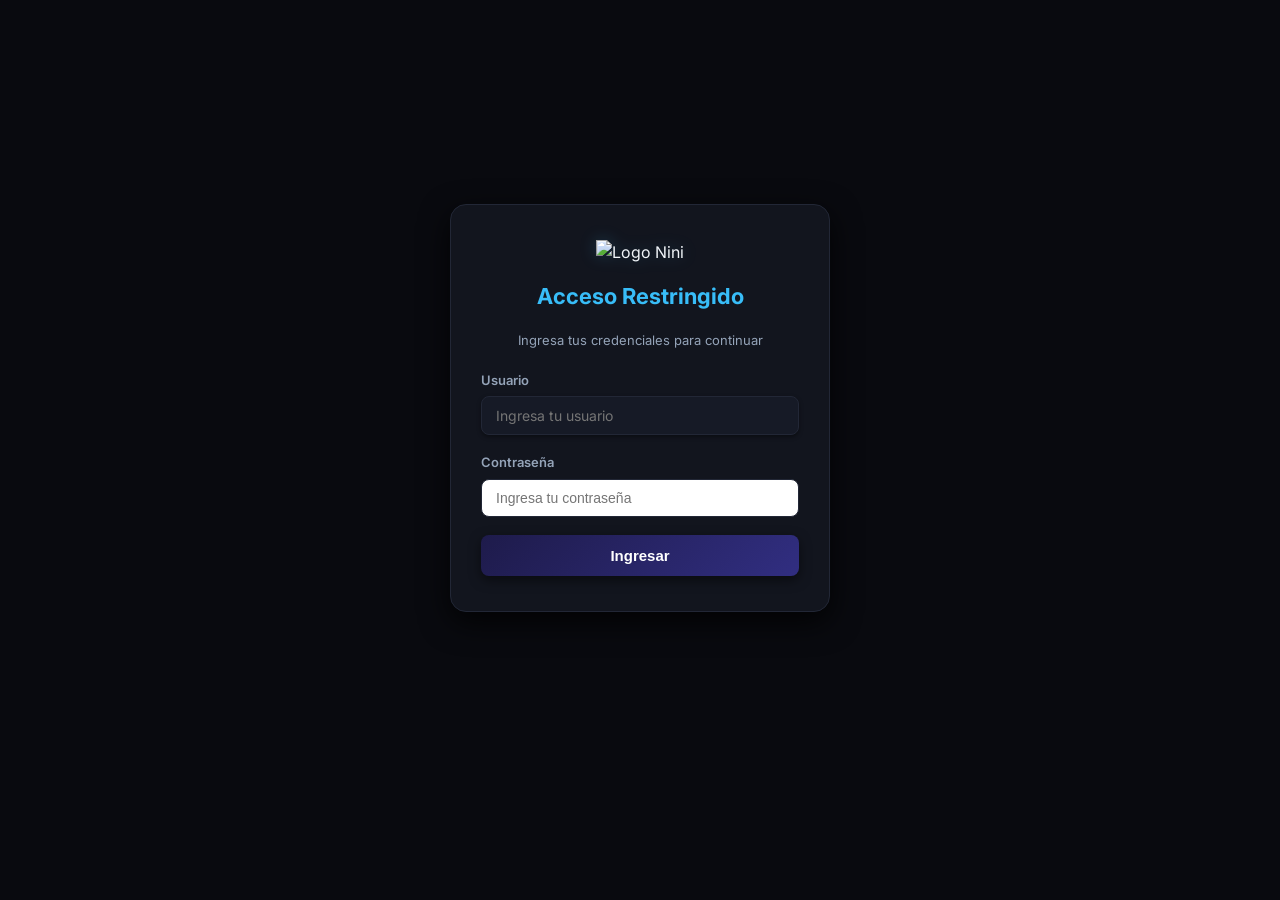
==== commit e99f8753: "Update index.html" ====
--- a/index.html
+++ b/index.html
@@ -1,348 +1,238 @@
+<head>
+    <script>
+        if (sessionStorage.getItem('authenticated') !== 'true') {
+            window.location.href = 'login.html';
+        }
+    </script>
+    <meta charset="UTF-8">
+    <meta name="viewport" content="width=device-width, initial-scale=1.0">
+    <title>Dotación Pendiente - Sede Moreno</title>
+    ...
 <!DOCTYPE html>
 <html lang="es">
 <head>
     <meta charset="UTF-8">
     <meta name="viewport" content="width=device-width, initial-scale=1.0">
-    <title>Nómina Julio - Dotación Moreno</title>
-    <!-- PapaParse CDN para procesar CSV de forma rápida y confiable -->
-    <script src="https://cdnjs.cloudflare.com/ajax/libs/PapaParse/5.4.1/papaparse.min.js"></script>
+    <title>Dotación Pendiente - Sede Moreno</title>
     <link rel="stylesheet" href="styles.css">
-    <style>
-        /* Estilos básicos para las miniaturas de las fotos en la tabla */
-        .foto-legajo-thumb {
-            width: 40px;
-            height: 40px;
-            border-radius: 50%;
-            object-fit: cover;
-            border: 1px solid #ccc;
-            display: block;
-            margin: 0 auto;
-        }
-
-        /* Estilos para los botones de filtrado por sector */
-        .sector-buttons-container {
-            margin: 15px 0;
-            display: flex;
-            gap: 8px;
-            flex-wrap: wrap;
-        }
-
-        .btn-sector {
-            padding: 8px 14px;
-            background-color: #f0f2f5;
-            border: 1px solid #cccccc;
-            border-radius: 6px;
-            cursor: pointer;
-            font-size: 13px;
-            font-weight: 500;
-            transition: background-color 0.2s ease, border-color 0.2s ease;
-        }
-
-        .btn-sector:hover {
-            background-color: #e4e6eb;
-            border-color: #bbbbbb;
-        }
-
-        .btn-sector.active {
-            background-color: #0d6efd;
-            color: #ffffff;
-            border-color: #0d6efd;
-        }
-    </style>
 </head>
 <body>
 
     <div class="header">
-        <!-- Logo Nini cargado desde el repositorio -->
-        <img src="https://raw.githubusercontent.com/PabloAiello/Dotacion-Moreno/main/logo.jpg" alt="Logo Nini" class="header-logo">
-        <h1>Dotación Moreno - Nómina Completa Julio</h1>
-        <p><strong id="totalHeader">Total Registros:</strong> <span id="totalLegajosCount">Cargando...</span> | <strong>Sucursal:</strong> MO</p>
-
-        <!-- Botones de navegación -->
+        <img src="logo.jpg" alt="Logo Nini" class="header-logo">
+        <h1>DOTACIÓN PENDIENTE – SEDE MORENO</h1>
+        <p>Seguimiento operativo mapeado dinámicamente</p>
+        
         <div class="navigation-links">
-            <a href="index.html" class="btn-nav">📌 Dotación Pendiente</a>
-            <a href="bajas.html" class="btn-nav">🔻 Registro de Bajas</a>
+            <a href="nomina-julio.html" class="btn-nav">📊 Nómina Julio</a>
+            <a href="bajas.html" class="btn-nav">🔻 Bajas</a>
         </div>
     </div>
 
-    <h2>1. Resumen Estadístico</h2>
-    
-    <div class="stats-container">
-        <!-- Resumen Sector -->
-        <div>
-            <h3>Resumen por Sector</h3>
-            <table class="table-summary">
+    <!-- Indicadores Generales -->
+    <div class="metrics-grid">
+        <div class="metric-card">
+            <h4>👥 Presupuestado</h4>
+            <div class="value" id="totalPresupuestado">0</div>
+        </div>
+        <div class="metric-card">
+            <h4>✅ Tenemos</h4>
+            <div class="value" id="totalTenemos" style="color: #0056b3;">0</div>
+        </div>
+        <div class="metric-card">
+            <h4>🔻 Bajas</h4>
+            <div class="value" id="totalBajas" style="color: #d9534f;">0</div>
+        </div>
+        <div class="metric-card">
+            <h4>🏥 Médico</h4>
+            <div class="value" id="totalMedico" style="color: #8e44ad;">0</div>
+        </div>
+        <div class="metric-card">
+            <h4>👍 Aptos</h4>
+            <div class="value" id="totalAptos" style="color: #f39c12;">0</div>
+        </div>
+        <div class="metric-card">
+            <h4>🔴 Falta</h4>
+            <div class="value" id="totalFalta" style="color: #c0392b;">0</div>
+        </div>
+        <div class="metric-card">
+            <h4>📊 % Cobertura</h4>
+            <div class="value" id="totalCobertura" style="color: #27ae60;">0%</div>
+        </div>
+    </div>
+
+    <!-- Tabla con Filtro de Sectores -->
+    <div class="table-container">
+        <div class="filter-bar">
+            <div class="filter-group">
+                <label for="sectorFilter">🔍 Filtrar por Sector:</label>
+                <select id="sectorFilter" onchange="filterTable()">
+                    <option value="ALL">Todos los sectores</option>
+                </select>
+            </div>
+        </div>
+
+        <div class="table-wrapper">
+            <table id="dataTable">
                 <thead>
-                    <tr><th>Sector</th><th class="text-right">Cantidad</th><th class="text-right">%</th></tr>
+                    <tr>
+                        <th>SECTOR</th>
+                        <th>PUESTO</th>
+                        <th>TENEMOS</th>
+                        <th>PRESUPUESTADO</th>
+                        <th>BAJAS</th>
+                        <th>MÉDICO</th>
+                        <th>APTOS</th>
+                        <th>FALTA</th>
+                        <th>PRIORIDAD</th>
+                    </tr>
                 </thead>
-                <tbody id="summarySector">
-                    <tr><td colspan="3" class="loading">Cargando datos...</td></tr>
+                <tbody id="tableBody">
+                    <!-- Filas generadas dinámicamente -->
                 </tbody>
             </table>
         </div>
-
-        <!-- Resumen Tarea -->
-        <div>
-            <h3>Resumen por Tarea</h3>
-            <table class="table-summary">
-                <thead>
-                    <tr><th>Tarea</th><th class="text-right">Cantidad</th><th class="text-right">%</th></tr>
-                </thead>
-                <tbody id="summaryTarea">
-                    <tr><td colspan="3" class="loading">Cargando datos...</td></tr>
-                </tbody>
-            </table>
-        </div>
-
-        <!-- Resumen Convenio -->
-        <div>
-            <h3>Resumen por Convenio</h3>
-            <table class="table-summary">
-                <thead>
-                    <tr><th>Convenio</th><th class="text-right">Cantidad</th><th class="text-right">%</th></tr>
-                </thead>
-                <tbody id="summaryConvenio">
-                    <tr><td colspan="3" class="loading">Cargando datos...</td></tr>
-                </tbody>
-            </table>
-        </div>
     </div>
 
-    <h2>2. Detalle Completo de Personal</h2>
-
-    <!-- Buscador Integrado -->
-    <div class="search-container">
-        <input type="text" id="searchInput" class="search-input" placeholder="Buscar por legajo, nombre, sector, tarea..." onkeyup="filtrarTabla()">
-        <span id="recordCount" class="counter">Cargando...</span>
-    </div>
-
-    <!-- Contenedor donde se generan automáticamente los botones de sectores -->
-    <div id="sectorButtons" class="sector-buttons-container"></div>
-
-    <table class="table-main" id="tablaLegajos">
-        <thead>
-            <tr>
-                <th>Foto</th>
-                <th>Legajo</th>
-                <th>Apellido y Nombre</th>
-                <th>Fecha Ingreso</th>
-                <th>Sector</th>
-                <th>Tarea</th>
-                <th>Convenio</th>
-                <th>Horario</th>
-                <th>Grado</th>
-                <th>Sucursal</th>
-            </tr>
-        </thead>
-        <tbody id="tablaCuerpo">
-            <tr><td colspan="10" class="loading">Cargando legajos desde Google Sheets...</td></tr>
-        </tbody>
-    </table>
-
     <script>
-        const CSV_URL = 'https://docs.google.com/spreadsheets/d/e/2PACX-1vSdBqkbpAzCq6Lw_jPa_Up8HWXE9_ZfGehz55oNvoT-WVwrD_J8Yqw1_OotD55NAw/pub?gid=2110390412&single=true&output=csv';
-
-        document.addEventListener("DOMContentLoaded", () => {
-            cargarDatosCSV();
-        });
-
-        async function cargarDatosCSV() {
+        // Enlace directo en formato CSV con el ID específico de la solapa BUSQUEDAS
+        const SHEET_CSV_URL = "https://docs.google.com/spreadsheets/d/e/2PACX-1vSdBqkbpAzCq6Lw_jPa_Up8HWXE9_ZfGehz55oNvoT-WVwrD_J8Yqw1_OotD55NAw/pub?gid=1030521285&single=true&output=csv";
+
+        let dotacionParsed = [];
+
+        async function fetchDriveData() {
             try {
-                const response = await fetch(CSV_URL);
+                const response = await fetch(SHEET_CSV_URL);
                 const csvText = await response.text();
-
-                Papa.parse(csvText, {
-                    header: true,
-                    skipEmptyLines: true,
-                    transformHeader: header => header.trim(),
-                    complete: function(results) {
-                        const data = results.data;
-                        renderizarTabla(data);
-                        generarResúmenes(data);
-                        generarBotonesSectores(data);
-                    }
-                });
+                dotacionParsed = parseCSV(csvText);
+                renderTable(dotacionParsed);
+                populateSectorFilter(dotacionParsed);
+                calcularMetricas(dotacionParsed);
             } catch (error) {
-                console.error("Error al cargar el CSV:", error);
-                document.getElementById('tablaCuerpo').innerHTML = `<tr><td colspan="10" style="color:red;">Error al cargar los datos desde Google Sheets. Verifique el enlace o la conexión.</td></tr>`;
-            }
-        }
-
-        function renderizarTabla(data) {
-            const tbody = document.getElementById('tablaCuerpo');
+                console.error("Error al cargar los datos desde Google Drive:", error);
+            }
+        }
+
+        function parseCSVLine(line) {
+            const result = [];
+            let current = '';
+            let inQuotes = false;
+            for (let i = 0; i < line.length; i++) {
+                const char = line[i];
+                if (char === '"') {
+                    inQuotes = !inQuotes;
+                } else if ((char === ',' || char === '\t') && !inQuotes) {
+                    result.push(current.trim());
+                    current = '';
+                } else {
+                    current += char;
+                }
+            }
+            result.push(current.trim());
+            return result;
+        }
+
+        function parseCSV(text) {
+            const lines = text.trim().split('\n');
+            const data = [];
+            
+            const startIndex = lines[0].toLowerCase().includes('sector') ? 1 : 0;
+
+            for (let i = startIndex; i < lines.length; i++) {
+                if (!lines[i].trim()) continue;
+                const cols = parseCSVLine(lines[i]);
+                if (cols.length >= 2) {
+                    data.push({
+                        sector: cols[0] ? cols[0].replace(/^"(.*)"$/, '$1') : '',
+                        puesto: cols[1] ? cols[1].replace(/^"(.*)"$/, '$1') : '',
+                        tenemos: parseInt(cols[2]) || 0,
+                        presupuestado: parseInt(cols[3]) || 0,
+                        bajas: parseInt(cols[5]) || 0,
+                        medico: parseInt(cols[7]) || 0,
+                        aptos: parseInt(cols[8]) || 0,
+                        falta: parseInt(cols[9]) || 0,
+                        prioridad: cols[11] ? cols[11].replace(/^"(.*)"$/, '$1') : 'Baja'
+                    });
+                }
+            }
+            return data.filter(item => item.sector !== '');
+        }
+
+        document.addEventListener('DOMContentLoaded', fetchDriveData);
+
+        function renderTable(data) {
+            const tbody = document.getElementById('tableBody');
             tbody.innerHTML = '';
 
             data.forEach(row => {
-                const legajoNum = row['Legajo'] || '';
-                
-                const fileId = row['Foto_ID'] || row['ID_Drive'] || row['Foto'] || '';
-                const fotoUrl = fileId 
-                    ? `https://lh3.googleusercontent.com/d/${fileId}` 
-                    : `https://raw.githubusercontent.com/PabloAiello/Dotacion-Moreno/main/logo.jpg`;
-
-                const fechaIngreso = row['Fecha Ingreso'] 
-                                  || row['Fecha de Ingreso'] 
-                                  || row['Ingreso'] 
-                                  || row['FECHA INGRESO'] 
-                                  || row['FECHA DE INGRESO'] 
-                                  || row['F. Ingreso'] 
-                                  || '';
-
                 const tr = document.createElement('tr');
+                tr.setAttribute('data-sector', row.sector);
+
+                let badgeClass = 'badge-baja';
+                const prio = (row.prioridad || '').toLowerCase();
+                if (prio === 'alta') badgeClass = 'badge-alta';
+                if (prio === 'media') badgeClass = 'badge-media';
+
                 tr.innerHTML = `
-                    <td style="text-align: center;">
-                        <img 
-                            src="${fotoUrl}" 
-                            alt="${legajoNum}" 
-                            class="foto-legajo-thumb"
-                            onerror="this.onerror=null; this.src='https://raw.githubusercontent.com/PabloAiello/Dotacion-Moreno/main/logo.jpg';"
-                        />
-                    </td>
-                    <td>${legajoNum}</td>
-                    <td>${row['Apellido y Nombre'] || row['Nombre'] || ''}</td>
-                    <td>${fechaIngreso}</td>
-                    <td>${row['Sector'] || ''}</td>
-                    <td>${row['Tarea'] || ''}</td>
-                    <td>${row['Convenio'] || ''}</td>
-                    <td>${row['Horario'] || ''}</td>
-                    <td>${row['Grado'] || ''}</td>
-                    <td>${row['Sucursal'] || 'MO'}</td>
+                    <td>${row.sector}</td>
+                    <td>${row.puesto}</td>
+                    <td>${row.tenemos}</td>
+                    <td>${row.presupuestado}</td>
+                    <td>${row.bajas}</td>
+                    <td>${row.medico}</td>
+                    <td>${row.aptos}</td>
+                    <td>${row.falta}</td>
+                    <td><span class="${badgeClass}">${row.prioridad || 'Baja'}</span></td>
                 `;
                 tbody.appendChild(tr);
             });
-
-            const total = data.length;
-            document.getElementById('totalLegajosCount').textContent = `${total} Legajos`;
-            document.getElementById('recordCount').textContent = `Mostrando ${total} de ${total} legajos`;
-        }
-
-        function generarResúmenes(data) {
-            const total = data.length;
-
-            const contarPorColumna = (columna) => {
-                const conteo = {};
-                data.forEach(row => {
-                    const valor = (row[columna] || 'SIN ESPECIFICAR').trim();
-                    conteo[valor] = (conteo[valor] || 0) + 1;
-                });
-                return conteo;
-            };
-
-            renderizarTablaResumen('summarySector', contarPorColumna('Sector'), total);
-            renderizarTablaResumen('summaryTarea', contarPorColumna('Tarea'), total);
-            renderizarTablaResumen('summaryConvenio', contarPorColumna('Convenio'), total);
-        }
-
-        function renderizarTablaResumen(containerId, conteoObj, total) {
-            const container = document.getElementById(containerId);
-            container.innerHTML = '';
-
-            const entradasOrdenadas = Object.entries(conteoObj).sort((a, b) => b[1] - a[1]);
-
-            entradasOrdenadas.forEach(([clave, cantidad]) => {
-                const porcentaje = ((cantidad / total) * 100).toFixed(1);
-                const tr = document.createElement('tr');
-                tr.innerHTML = `
-                    <td>${clave}</td>
-                    <td class="text-right">${cantidad}</td>
-                    <td class="text-right">${porcentaje}%</td>
-                `;
-                container.appendChild(tr);
+        }
+
+        function populateSectorFilter(data) {
+            const select = document.getElementById('sectorFilter');
+            select.innerHTML = '<option value="ALL">Todos los sectores</option>';
+            const sectores = new Set(data.map(item => item.sector));
+
+            sectores.forEach(sec => {
+                const option = document.createElement('option');
+                option.value = sec;
+                option.textContent = sec;
+                select.appendChild(option);
             });
-
-            const totalRow = document.createElement('tr');
-            totalRow.className = 'total-row';
-            totalRow.innerHTML = `
-                <td>TOTAL</td>
-                <td class="text-right">${total}</td>
-                <td class="text-right">100.0%</td>
-            `;
-            container.appendChild(totalRow);
-        }
-
-        // Genera botones dinámicamente según los sectores detectados en la plantilla
-        function generarBotonesSectores(data) {
-            const sectores = [...new Set(data.map(item => (item['Sector'] || 'SIN ESPECIFICAR').trim()))].sort();
-            const contenedor = document.getElementById('sectorButtons');
-            if (!contenedor) return;
-
-            contenedor.innerHTML = '';
-
-            // Botón para restaurar la vista completa
-            const btnTodos = document.createElement('button');
-            btnTodos.className = 'btn-sector active';
-            btnTodos.textContent = 'Todos los sectores';
-            btnTodos.onclick = () => filtrarPorSector('TODOS', btnTodos);
-            contenedor.appendChild(btnTodos);
-
-            sectores.forEach(sector => {
-                const btn = document.createElement('button');
-                btn.className = 'btn-sector';
-                btn.textContent = sector;
-                btn.onclick = () => filtrarPorSector(sector, btn);
-                contenedor.appendChild(btn);
+        }
+
+        function calcularMetricas(data) {
+            let tenemos = 0, presupuestado = 0, bajas = 0, medico = 0, aptos = 0, falta = 0;
+
+            data.forEach(item => {
+                tenemos += item.tenemos;
+                presupuestado += item.presupuestado;
+                bajas += item.bajas;
+                medico += item.medico;
+                aptos += item.aptos;
+                falta += item.falta;
             });
-        }
-
-        // Filtra las filas de la tabla por sector
-        function filtrarPorSector(sectorNombre, btnSeleccionado) {
-            document.getElementById('searchInput').value = ''; // Limpia el cuadro de texto
-            
-            // Marca de manera visual el botón presionado
-            const botones = document.querySelectorAll('.btn-sector');
-            botones.forEach(b => b.classList.remove('active'));
-            if (btnSeleccionado) btnSeleccionado.classList.add('active');
-
-            const table = document.getElementById('tablaLegajos');
-            const tr = table.getElementsByTagName('tr');
-            const counter = document.getElementById('recordCount');
-            let visibleCount = 0;
-            const totalCount = tr.length - 1;
-
-            for (let i = 1; i < tr.length; i++) {
-                // Índice 4 es la celda de 'Sector' (0: Foto, 1: Legajo, 2: Apellido, 3: Fecha, 4: Sector)
-                const celdaSector = tr[i].getElementsByTagName('td')[4];
-                if (celdaSector) {
-                    const textoSector = (celdaSector.textContent || celdaSector.innerText).trim().toLowerCase();
-                    if (sectorNombre === 'TODOS' || textoSector === sectorNombre.toLowerCase()) {
-                        tr[i].style.display = "";
-                        visibleCount++;
-                    } else {
-                        tr[i].style.display = "none";
-                    }
-                }
-            }
-
-            counter.textContent = `Mostrando ${visibleCount} de ${totalCount} legajos`;
-        }
-
-        function filtrarTabla() {
-            // Remueve el resaltado de botones si se usa la búsqueda manual por texto
-            const botones = document.querySelectorAll('.btn-sector');
-            botones.forEach(b => b.classList.remove('active'));
-
-            const input = document.getElementById('searchInput');
-            const filter = input.value.toLowerCase();
-            const table = document.getElementById('tablaLegajos');
-            const tr = table.getElementsByTagName('tr');
-            const counter = document.getElementById('recordCount');
-            
-            let visibleCount = 0;
-            const totalCount = tr.length - 1;
-
-            for (let i = 1; i < tr.length; i++) {
-                const rowText = tr[i].textContent || tr[i].innerText;
-                if (rowText.toLowerCase().indexOf(filter) > -1) {
-                    tr[i].style.display = "";
-                    visibleCount++;
-                } else {
-                    tr[i].style.display = "none";
-                }
-            }
-
-            counter.textContent = `Mostrando ${visibleCount} de ${totalCount} legajos`;
+
+            document.getElementById('totalTenemos').textContent = tenemos;
+            document.getElementById('totalPresupuestado').textContent = presupuestado;
+            document.getElementById('totalBajas').textContent = bajas;
+            document.getElementById('totalMedico').textContent = medico;
+            document.getElementById('totalAptos').textContent = aptos;
+            document.getElementById('totalFalta').textContent = falta;
+
+            const cobertura = presupuestado > 0 ? ((tenemos / presupuestado) * 100).toFixed(1) : 0;
+            document.getElementById('totalCobertura').textContent = cobertura + '%';
+        }
+
+        function filterTable() {
+            const filterValue = document.getElementById('sectorFilter').value;
+            if (filterValue === 'ALL') {
+                renderTable(dotacionParsed);
+            } else {
+                const filtered = dotacionParsed.filter(item => item.sector === filterValue);
+                renderTable(filtered);
+            }
         }
     </script>
-
 </body>
 </html>
